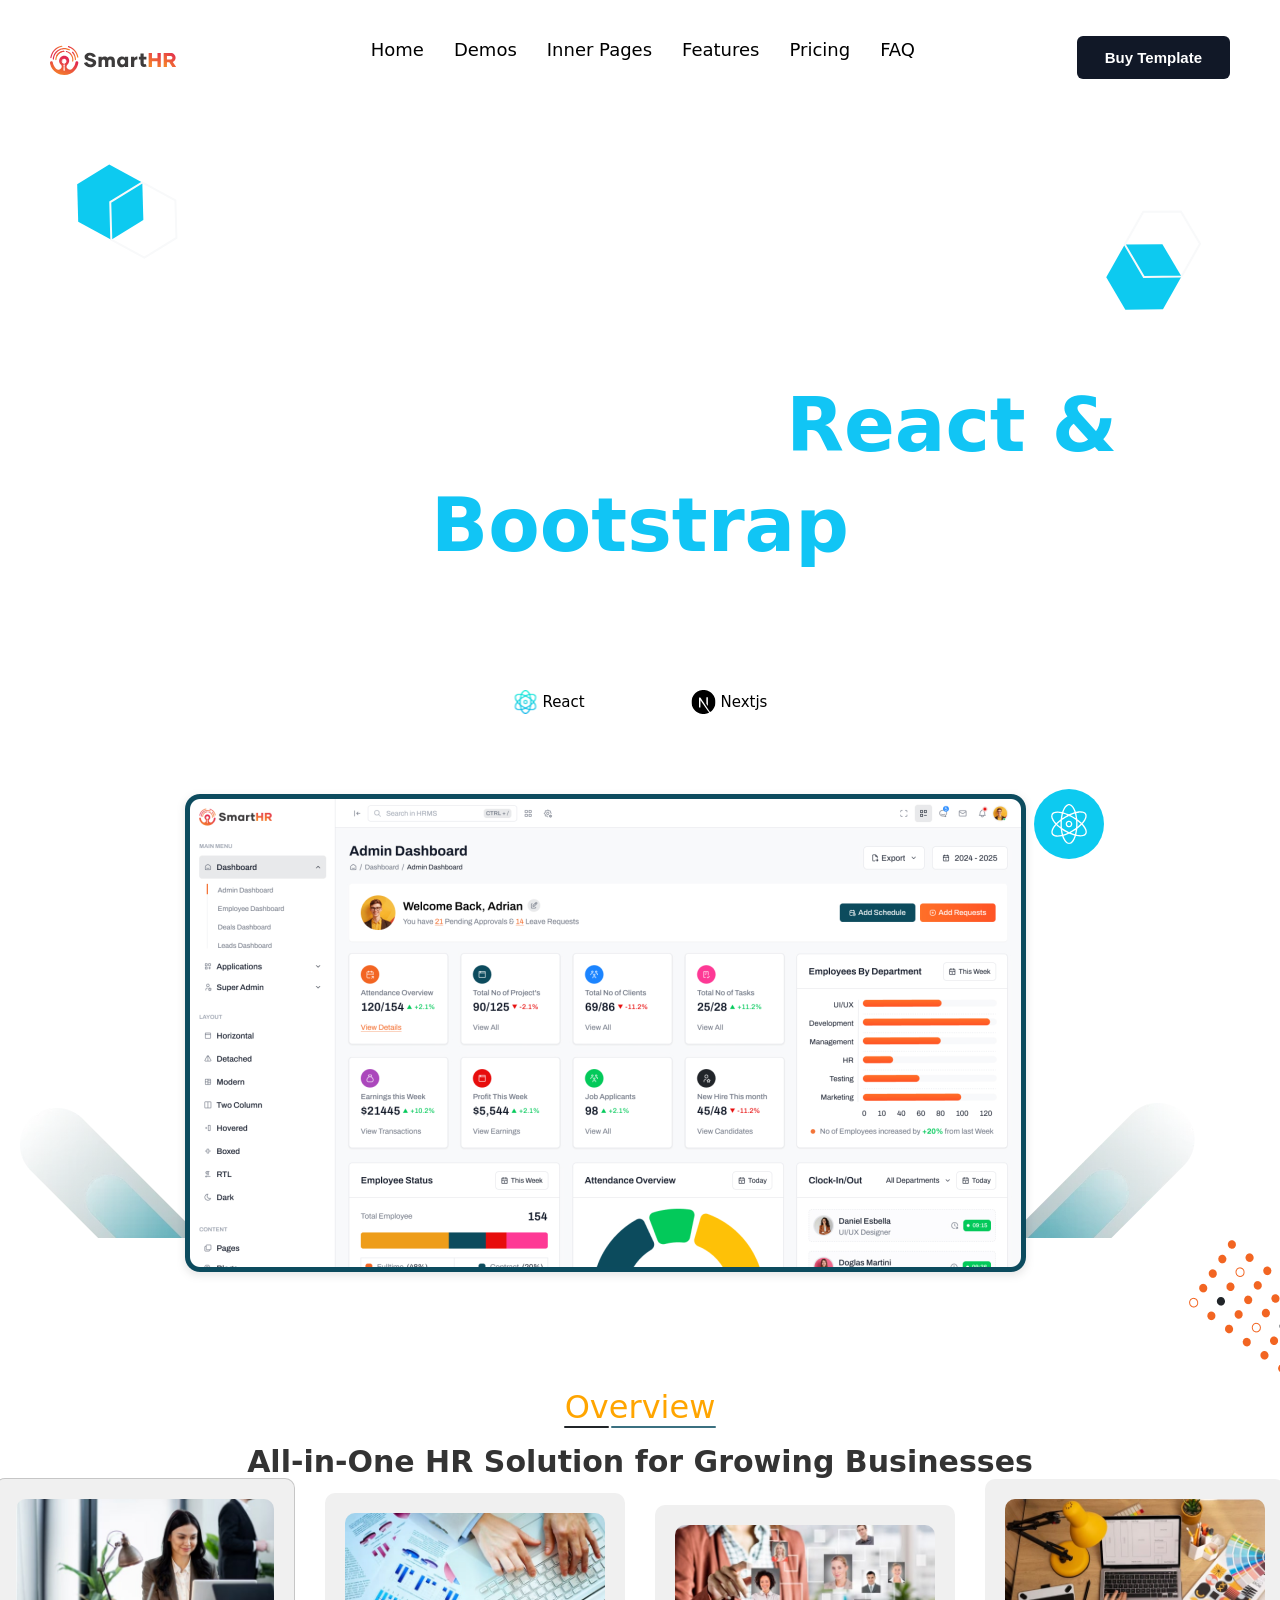
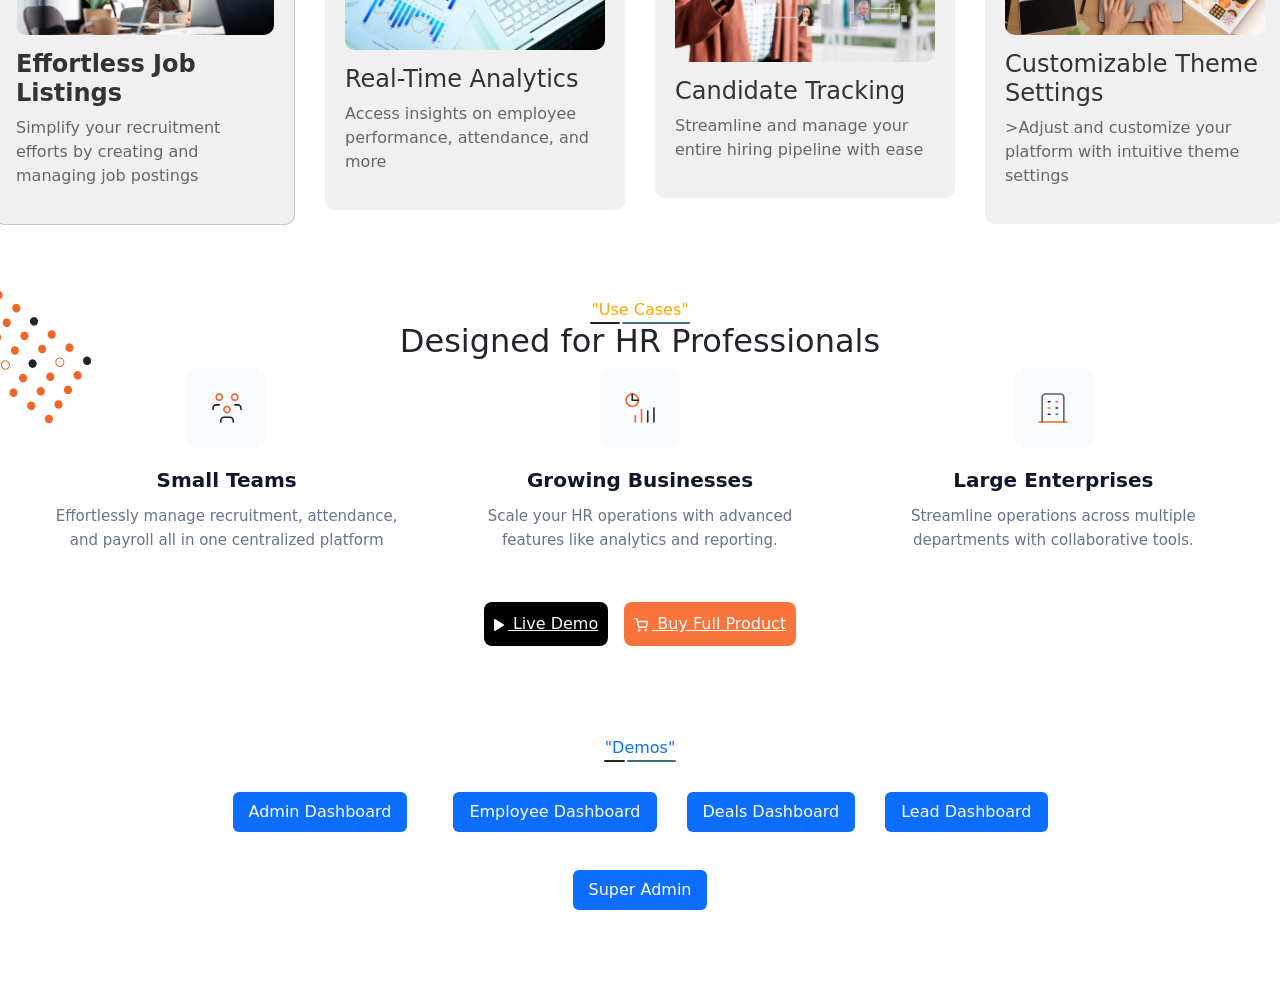
==== smart_hr.html @ 510b5d61 "Add static assets, logos, and demo pages Add numerous static media and demo files including logos (P" ====
<!DOCTYPE html>
<html>

<head>
    <meta charset="UTF-8">
    <meta name="viewport" content="width=device-width, initial-scale=1.0">
    <title>SmartHR</title>
    <!-- BOOTSTRAP 5 CSS CDN -->
    <link href="https://cdn.jsdelivr.net/npm/bootstrap@5.3.3/dist/css/bootstrap.min.css" rel="stylesheet">

    <!-- Bootstrap Icons CDN -->
    <link href="https://cdn.jsdelivr.net/npm/bootstrap-icons@1.11.3/font/bootstrap-icons.min.css" rel="stylesheet">

    <style>
        .body {
            background: #021b2b;
            margin: 0;
            font-family: Arial;
        }

        .navbar {
            background: white;
            margin: 20px;
            padding: 15px 30px;
            border-radius: 15px;

            display: flex;
            justify-content: space-between;
            align-items: center;
        }

        .logo {

            background-size: contain;
            background-repeat: no-repeat;
            font-size: 30px;
            font-weight: bold;
        }

        .logo span {
            color: orange;
        }

        ul {
            list-style: none;
            display: flex;
            gap: 30px;
        }

        ul li a {
            text-decoration: none;
            color: black;
            font-size: 18px;
        }

        .btn {
            background: #111827;
            color: white;
            padding: 12px 20px;
            border: none;
            border-radius: 10px;
            cursor: pointer;
        }

        /* Hero Section */

        .hero {
            text-align: center;
            color: white;
            margin-top: 80px;
        }

        .main-text {
            font-size: 75px;
            line-height: 100px;
            font-weight: bold;
        }

        .blue {
            color: #11c5f5;
        }

        .hero p {
            margin-top: 30px;
            font-size: 20px;
        }

        /* Buttons */

        .tech-btns {
            margin-top: 40px;
        }

        .tech-btns button {
            padding: 15px 35px;
            margin: 10px;
            border: none;
            border-radius: 8px;
            font-size: 15px;
            cursor: pointer;
        }

        .react {
            background: white;
        }

        .next {
            background: white;
        }

        .banner-img {
            margin-top: 50px;
            display: flex;
            justify-content: center;
            align-items: top;

        }

        .second-bg2 {
            margin-top: 50px;
            display: flex;
            justify-content: left;
            align-items: top;
        }

        .banner-bg-1 {
            position: relative;
            top: -1150px;
            left: -200px;

        }

        .banner-bg-2 {
            position: relative;
            top: -1100px;
            left: 700px;
        }

        .banner-bg-3 {
            position: relative;
            top: -180px;
            right: -430px;
            z-index: -1;
        }

        .banner-bg-4 {
            position: relative;
            top: -180px;
            left: -750px;
            z-index: -1;
        }


        .floating-y {
            animation-name: floating-y;
            animation-duration: 3s;
            animation-iteration-count: infinite;
            animation-timing-function: linear;
        }

        @keyframes floating-y {

            0%,
            100% {
                -webkit-transform: translateY(-30px);
                transform: translateY(-30px);
            }

            50% {
                -webkit-transform: translateY(-10px);
                transform: translate(-10px);
            }
        }

        .overview {
            background-color: white;
            height: 600px;
        }

        .overview .second-bg {
            margin: -200px 0;
            text-align: right;
            position: relative;
        }




        .section-header .title-bar {
            position: relative;
            display: inline-block;
            text-align: center;
        }

        .section-header .title-bar::before {
            content: "";
            width: 30%;
            height: 2px;
            border-radius: 10px;
            background: #212529;
            position: absolute;
            left: -1px;
            bottom: -2px;
        }

        .section-header .title-bar::after {
            content: "";
            width: 70%;
            height: 2px;
            border-radius: 10px;
            background: #3b7080;
            position: absolute;
            right: -1px;
            bottom: -2px;
        }


        .section-title {
            color: orange;
            font-size: 12px;
            font-weight: bold;
        }

        .container {
            /* color: orange; */
            text-align: center;
            padding: 50px;
            /* text-decoration: underline; */
        }

        .heading {
            color: #333;
            text-align: center;
            font-size: 30px;
            font-weight: bold;
            margin-top: 10px;
        }

        .details {
            display: flex;
            justify-content: center;
            align-items: center;
            gap: 30px;
            margin-top: -10px;

        }

        .card {
            background-color: #f0f0f0;
            border-radius: 10px;
            padding: 20px;
            width: 300px;
            text-align: left;
        }

        .card img {
            width: 100%;
            border-radius: 10px;
        }

        .card h4 {
            font-weight: bold;
            margin-top: 15px;
            color: #333;
        }

        .card p {
            color: #666;
        }



        .card2 {
            background-color: #f0f0f0;
            border-radius: 10px;
            padding: 20px;
            width: 300px;
            text-align: left;
        }

        .card2 img {
            width: 100%;
            border-radius: 10px;
        }

        .card2 h4 {
            margin-top: 15px;
            color: #333;
        }

        .card2 p {
            color: #666;
        }



        .card3 {
            background-color: #f0f0f0;
            border-radius: 10px;
            padding: 20px;
            width: 300px;
            text-align: left;
        }

        .card3 img {
            width: 100%;
            border-radius: 10px;
        }

        .card3 h4 {
            margin-top: 15px;
            color: #333;
        }

        .card3 p {
            color: #666;
        }


        .card4 {
            background-color: #f0f0f0;
            border-radius: 10px;
            padding: 20px;
            width: 300px;
            text-align: left;
        }

        .card4 img {
            width: 100%;
            border-radius: 10px;
        }

        .card4 h4 {
            margin-top: 15px;
            color: #333;
        }

        .card4 p {
            color: #666;
        }



        .card,
        .card2,
        .card3,
        .card4 {
            transition: 0.3s ease;
        }

        .card:hover,
        .card2:hover,
        .card3:hover,
        .card4:hover {
            transform: scale(1.1);
        }

        .section-usecase {
            background-color: white;
            height: 700px;
        }

        .section-header {
            text-align: center;
            /* already applied */
        }

        .section-header .title-bar {
            position: relative;
            display: inline-block;
            text-align: center;
            color: orange;
            /* ensures text inside is centered */
        }



        .section-header .title-bar::before {
            content: "";
            width: 30%;
            height: 2px;
            border-radius: 10px;
            background: #212529;
            position: absolute;
            left: -1px;
            bottom: -2px;
        }

        .section-header .title-bar::after {
            content: "";
            width: 70%;
            height: 2px;
            border-radius: 10px;
            background: #3b7080;
            position: absolute;
            right: -1px;
            bottom: -2px;
        }


        .h2 {
            color: black;
            font-weight: bold;
            font-size: 20px;
        }



        .section-usecase {
            background-color: white;
            height: auto;
            padding-top: 60px;
            /* ઉપરની સ્પેસ */
            padding-bottom: 40px;
            text-align: center;
        }


        .usecase-badge-wrapper {
            margin-bottom: 15px;
        }

        .usecase-badge {
            color: #f06a38;
            font-size: 14px;
            font-weight: bold;
            text-decoration: none;
            position: relative;
            display: inline-block;
            padding-bottom: 5px;
        }

        .usecase-badge::after {
            content: "";
            position: absolute;
            left: 0;
            bottom: 0;
            width: 100%;
            height: 2px;
            background-color: #3b7080;
        }

        .section-usecase h2.main-heading {
            color: #0f172a;
            font-size: 32px;
            font-weight: bold;
            margin-top: 0;
            margin-bottom: 60px;
        }


        .usecase-grid {
            display: grid;
            grid-template-columns: repeat(3, 1fr);
            gap: 40px;
            max-width: 1200px;
            margin: 0 auto 50px auto;
        }

        .usecase-card {
            display: flex;
            flex-direction: column;
            align-items: center;
            text-align: center;
            padding: 0 15px;
        }


        .usecase-icon-box {
            width: 80px;
            height: 80px;
            background-color: #f8fafc;
            border-radius: 12px;
            display: flex;
            justify-content: center;
            align-items: center;
            margin-bottom: 20px;
        }

        .usecase-icon-box img {
            width: 38px;
            height: 38px;
        }

        .usecase-card h3 {
            color: #0f172a;
            font-size: 20px;
            font-weight: bold;
            margin: 0 0 12px 0;
        }

        .usecase-card p {
            color: #64748b;
            font-size: 15px;
            line-height: 1.6;
            margin: 0;
        }

        /* બંને બટનો માટે કોમન બેઝિક સ્ટાઈલ */
        .btn {
            display: inline-flex;
            align-items: center;
            justify-content: center;
            padding: 14px 28px;
            font-family: 'Inter', 'Helvetica Neue', Arial, sans-serif;
            font-size: 15px;
            font-weight: 600;
            line-height: 1;
            border-radius: 6px;
            text-decoration: none;
            transition: all 0.2s ease-in-out;
            border: none;
            cursor: pointer;
        }

        /* આઈકન અને લખાણ વચ્ચે સ્પેસ આપવા માટે */
        .btn i,
        .btn svg {
            margin-right: 8px;
            font-size: 16px;
            display: inline-block;
            vertical-align: middle;
        }

        /* 1. Live Demo (Dark Button) */
        .cta-btn {
            background-color: black;
            /* ઘેરો બ્લેક/ગ્રે શેડ */
            color: #ffffff;
            padding: 10px;
            gap: 10px;
        }

        .cta-btnk:hover {
            background-color: white;
            /* હોવર ઇફેક્ટ માટે થોડો ડાર્ક કલર */

        }

        /* 2. Buy Full Product (Orange Button) */
        .cta-btn2 {
            background-color: #f9733a;

            color: #ffffff !important;
            padding: 10px;
            gap: 10px;
        }

        .cta-btn2:hover {
            background-color: #e05e28;

        }


        .usecase-cta,
        .tech-btns {
            display: flex;
            justify-content: center;

            align-items: center;
            gap: 16px;
            margin-top: 30px;

        }

        .cta-btn2,
        .cta-btn {

            border-radius: 8px;

        }
    </style>
</head>

<body>

    <div class="navbar">

        <!-- Logo -->
        <div class="logo">
            <img src="logo.svg" alt="SmartHR Logo">
        </div>

        <!-- Menu -->
        <ul>
            <li><a href="#">Home</a></li>
            <li><a href="#">Demos</a></li>
            <li><a href="#">Inner Pages</a></li>
            <li><a href="#">Features</a></li>
            <li><a href="#">Pricing</a></li>
            <li><a href="#">FAQ</a></li>
        </ul>

        <!-- Button -->
        <button class="btn">Buy Template</button>

    </div>

    <!-- Hero Section -->
    <section class="hero" id="home">
        <div class="hero">
            <div class="main&banner">
                <div class="main-section">
                    <h1 class="main-text">
                        Professional HR <br>
                        Management <br>
                        Template with
                        <span class="blue">React &</span> <br>
                        <span class="blue">Bootstrap</span>
                    </h1>
                </div>
                <p>

                    A complete HR solution designed to enhance your recruitment process with ease.
                </p>
                <!-- Buttons -->
                <div class="tech-btns">
                    <button class="react"><img src="react.svg" alt="React Logo"> React</button>
                    <button class="next"><img src="nextjs.svg" alt="Next.js Logo"> Nextjs</button>
                </div>
                <!-- Banner Image -->
                <div class="banner-img">
                    <span id="banner-image">
                        <img src="banner-img.png" alt="Banner Image">
                    </span>
                    <span class="floating-y">
                        <img src="react-icon.svg" alt="React Icon">
                    </span>
                </div>
                <!-- Background Image -->
                <div class="banner-bg">
                    <img src="banner-bg-01.svg" alt="Banner Background" class="banner-bg-1">
                    <img src="banner-bg-02.svg" alt="Banner Background" class="banner-bg-2">
                    <img src="banner-bg-03.webp" alt="Banner Background" class="banner-bg-3">
                    <img src="banner-bg-04.webp" alt="Banner Background" class="banner-bg-4">
                </div>
            </div>
        </div>

    </section>
    <section class="overview">
        <div class="second-bg">
            <img src="sec-bg-03.png" alt="Second Background" id="second-bg">
            <div class="section-header">
                <h2 class="title-bar">Overview</h2>
                <i></i>
                <i></i>
            </div>

            <h2 class="heading">All-in-One HR Solution for Growing Businesses</h2>

            <div class="details">
                <div class=" image-detail">
                    <div class card-hover>
                        <div class="card">
                            <img src="overview-01.jpg" alt="overview-01">
                            <h4>Effortless Job Listings</h4>
                            <p>Simplify your recruitment efforts by creating and managing job postings</p>
                        </div>
                    </div>
                </div>
                <div class=" image-detail2">
                    <div class card-hover2>
                        <div class="card2">
                            <img src="overview-02.jpg" alt="overview-02">
                            <h4>Real-Time Analytics</h4>
                            <p>Access insights on employee performance, attendance, and more</p>
                        </div>
                    </div>
                </div>
                <div class=" image-detail3">
                    <div class card-hover3>
                        <div class="card3">
                            <img src="overview-03.jpg" alt="overview-03">
                            <h4>Candidate Tracking</h4>
                            <p>Streamline and manage your entire hiring pipeline with ease</p>
                        </div>
                    </div>
                </div>
                <div class=" image-detail4">
                    <div class="card-hover4">
                        <div class="card4">
                            <img src="overview-04.jpg" alt="overview-04">
                            <h4>Customizable Theme Settings</h4>
                            <p>>Adjust and customize your platform with intuitive theme settings</p>
                        </div>
                    </div>
                </div>
            </div>
            <div class="second-bg2">
                <img src="sec-bg-04.png" alt="Second Background" id="second-bg2">
            </div>
        </div>
    </section>
    <section class="section-usecase">
        <div class="container-usecase">
            <div class="section-header">
                <div class="title-bar">
                    "Use Cases"
                    <i></i>
                    <i></i>
                </div>
                <h2>Designed for HR Professionals</h2>

            </div>
            <div class="usecase-grid">
                <div class="usecase-card">
                    <div class="usecase-icon-box">
                        <img src="use-case-icon-01.svg" alt="Small Teams">
                    </div>
                    <h3>Small Teams</h3>
                    <p>Effortlessly manage recruitment, attendance, and payroll all in one centralized platform</p>
                </div>

                <div class="usecase-card">
                    <div class="usecase-icon-box">
                        <img src="use-case-icon-02.svg" alt="Growing Businesses">
                    </div>
                    <h3>Growing Businesses</h3>
                    <p>Scale your HR operations with advanced features like analytics and reporting.</p>
                </div>

                <div class="usecase-card">
                    <div class="usecase-icon-box">
                        <img src="use-case-icon-03.svg" alt="Large Enterprises">
                    </div>
                    <h3>Large Enterprises</h3>
                    <p>Streamline operations across multiple departments with collaborative tools.</p>
                </div>
            </div>
            <div class="usecase-cta">
                <a href="https://smarthr.dreamstechnologies.com/react/template/index" target="_blank"
                    class="cta-btn btn-live">
                    <svg width="10" height="12" viewBox="0 0 10 12" fill="none" xmlns="http://www.w3.org/2000/svg"
                        style="margin-right: 4px;">
                        <path d="M1 1L9 6L1 11V1Z" fill="white" stroke="white" stroke-width="2" stroke-linecap="round"
                            stroke-linejoin="round" />
                    </svg>
                    Live Demo
                </a>

                <a href="https://smarthr.co.in/" class="cta-btn2 btn-buy">
                    <svg width="14" height="14" viewBox="0 0 24 24" fill="none" stroke="currentColor" stroke-width="2.5"
                        stroke-linecap="round" stroke-linejoin="round" style="margin-right: 4px;">
                        <circle cx="9" cy="21" r="1"></circle>
                        <circle cx="20" cy="21" r="1"></circle>
                        <path d="M1 1h4l2.68 13.39a2 2 0 0 0 2 1.61h9.72a2 2 0 0 0 2-1.61L23 6H6"></path>
                    </svg>
                    Buy Full Product
                </a>
            </div>

        </div>
    </section>

    <secrion>
        <div class="container">
            <div class="section-header text-center">
                <div class="fs-14 fw-medium text-primary title-bar mb-2">
                    "Demos"
                    <i class="bg-white"></i>
                    <i class="bg-white"></i>
                </div>
                <div class=" text-white">See the Template in Action</div>

            </div>
            <div class="row">
                <div class="col-md-10 mx-auto">
                    <div class="template-inner-tab">
                        <ul class="nav nav-pills justify-content-center mb-4" id="pills-tab" role="tablist">
                            <li class="nav-item me-3 mb-2" role="presentation">
                                <button class="nav-link active" id="pills-dashboard-tab" data-bs-toggle="pill"
                                    data-bs-ta="#pills-dashboard" type="button" role="tab" aria-selected="true">Admin
                                    Dashboard</button>
                            </li>
                            <li><button class="nav-link active" id="pills-dashboard-tab" data-bs-toggle="pill"
                                    data-bs-ta="#pills-dashboard" type="button" role="tab" aria-selected="true">
                                    Employee Dashboard</button></li>
                            <li>
                                <button class="nav-link active" id="pills-dashboard-tab" data-bs-toggle="pill"
                                    data-bs-ta="#pills-dashboard" type="button" role="tab" aria-selected="true">
                                    Deals Dashboard</button>
                            </li>
                            <li>
                                <button class="nav-link active" id="pills-dashboard-tab" data-bs-toggle="pill"
                                    data-bs-ta="#pills-dashboard" type="button" role="tab" aria-selected="true">
                                    Lead Dashboard</button>
                            </li>
                            <li>
                                <button class="nav-link active" id="pills-dashboard-tab" data-bs-toggle="pill"
                                    data-bs-ta="#pills-dashboard" type="button" role="tab" aria-selected="true">
                                    Super Admin</button>
                            </li>
                        </ul>
                    </div>
                </div>
            </div>
        </div>
        <div class="sec-bg">

        </div>
    </secrion>


    <script src="https://cdn.jsdelivr.net/npm/bootstrap@5.3.8/dist/js/bootstrap.bundle.min.js"
        integrity="sha384-FKyoEForCGlyvwx9Hj09JcYn3nv7wiPVlz7YYwJrWVcXK/BmnVDxM+D2scQbITxI"
        crossorigin="anonymous"></script>
</body>

</html>
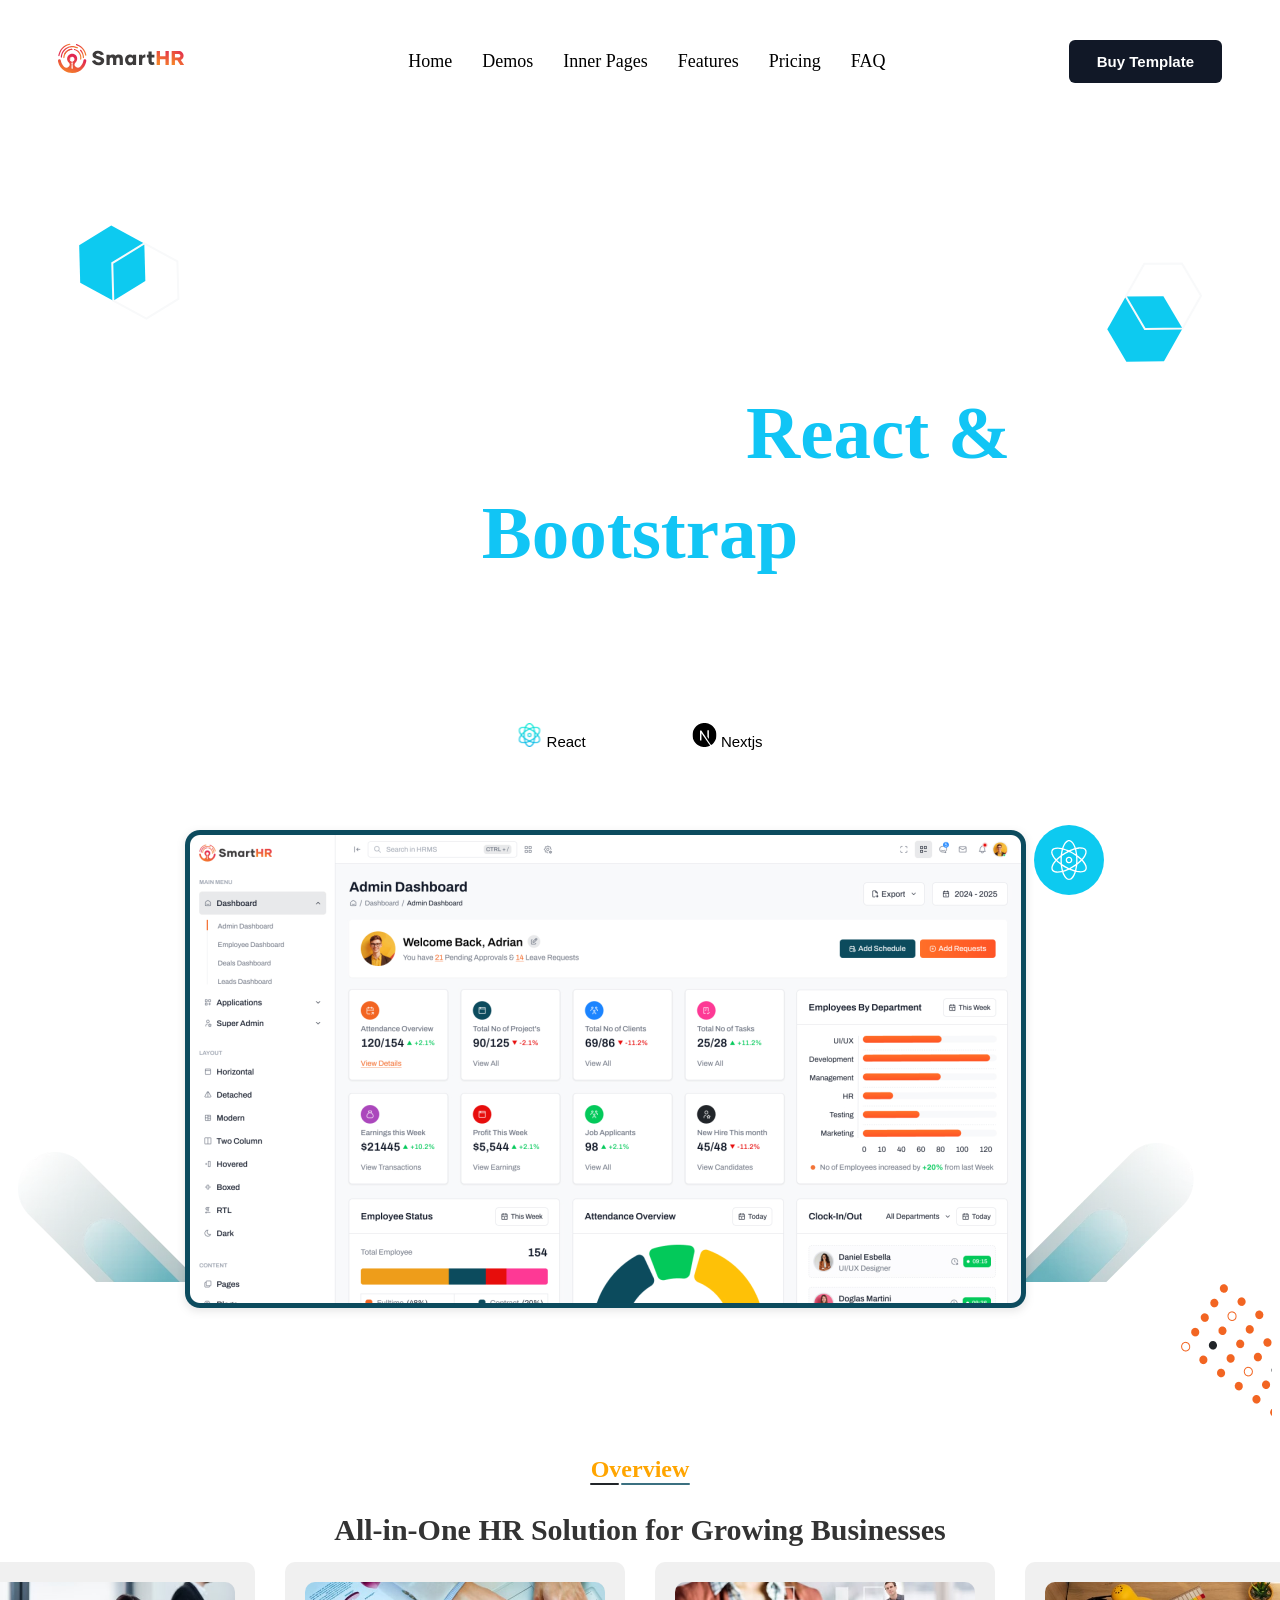
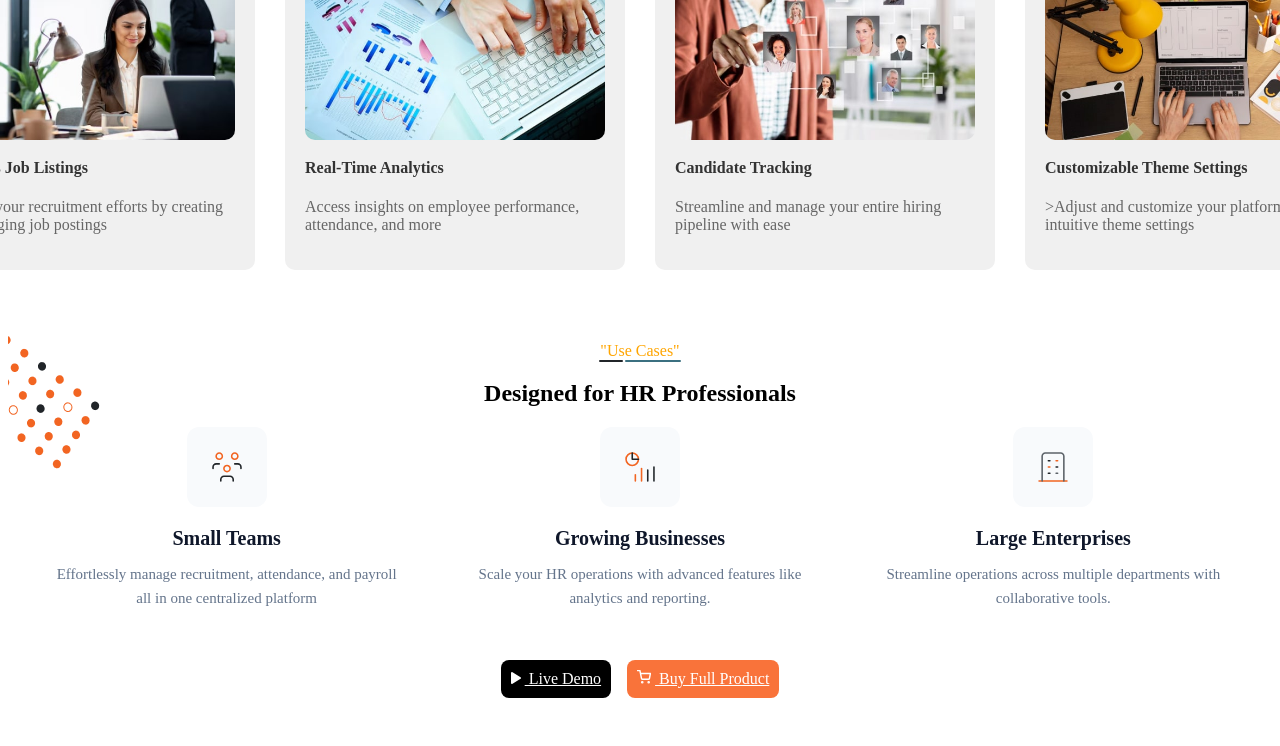
==== commit 894c4aa6: "image and edit" ====
--- a/smart_hr.html
+++ b/smart_hr.html
@@ -2,14 +2,14 @@
 <html>
 
 <head>
-    <meta charset="UTF-8">
+    <!-- <meta charset="UTF-8">
     <meta name="viewport" content="width=device-width, initial-scale=1.0">
-    <title>SmartHR</title>
+    <title>SmartHR</title> -->
     <!-- BOOTSTRAP 5 CSS CDN -->
-    <link href="https://cdn.jsdelivr.net/npm/bootstrap@5.3.3/dist/css/bootstrap.min.css" rel="stylesheet">
+    <!-- <link href="https://cdn.jsdelivr.net/npm/bootstrap@5.3.3/dist/css/bootstrap.min.css" rel="stylesheet"> -->
 
     <!-- Bootstrap Icons CDN -->
-    <link href="https://cdn.jsdelivr.net/npm/bootstrap-icons@1.11.3/font/bootstrap-icons.min.css" rel="stylesheet">
+    <!-- <link href="https://cdn.jsdelivr.net/npm/bootstrap-icons@1.11.3/font/bootstrap-icons.min.css" rel="stylesheet"> -->
 
     <style>
         .body {
@@ -753,7 +753,7 @@
         </div>
     </section>
 
-    <secrion>
+    <!-- <secrion>
         <div class="container">
             <div class="section-header text-center">
                 <div class="fs-14 fw-medium text-primary title-bar mb-2">
@@ -799,7 +799,7 @@
         <div class="sec-bg">
 
         </div>
-    </secrion>
+    </secrion> -->
 
 
     <script src="https://cdn.jsdelivr.net/npm/bootstrap@5.3.8/dist/js/bootstrap.bundle.min.js"
